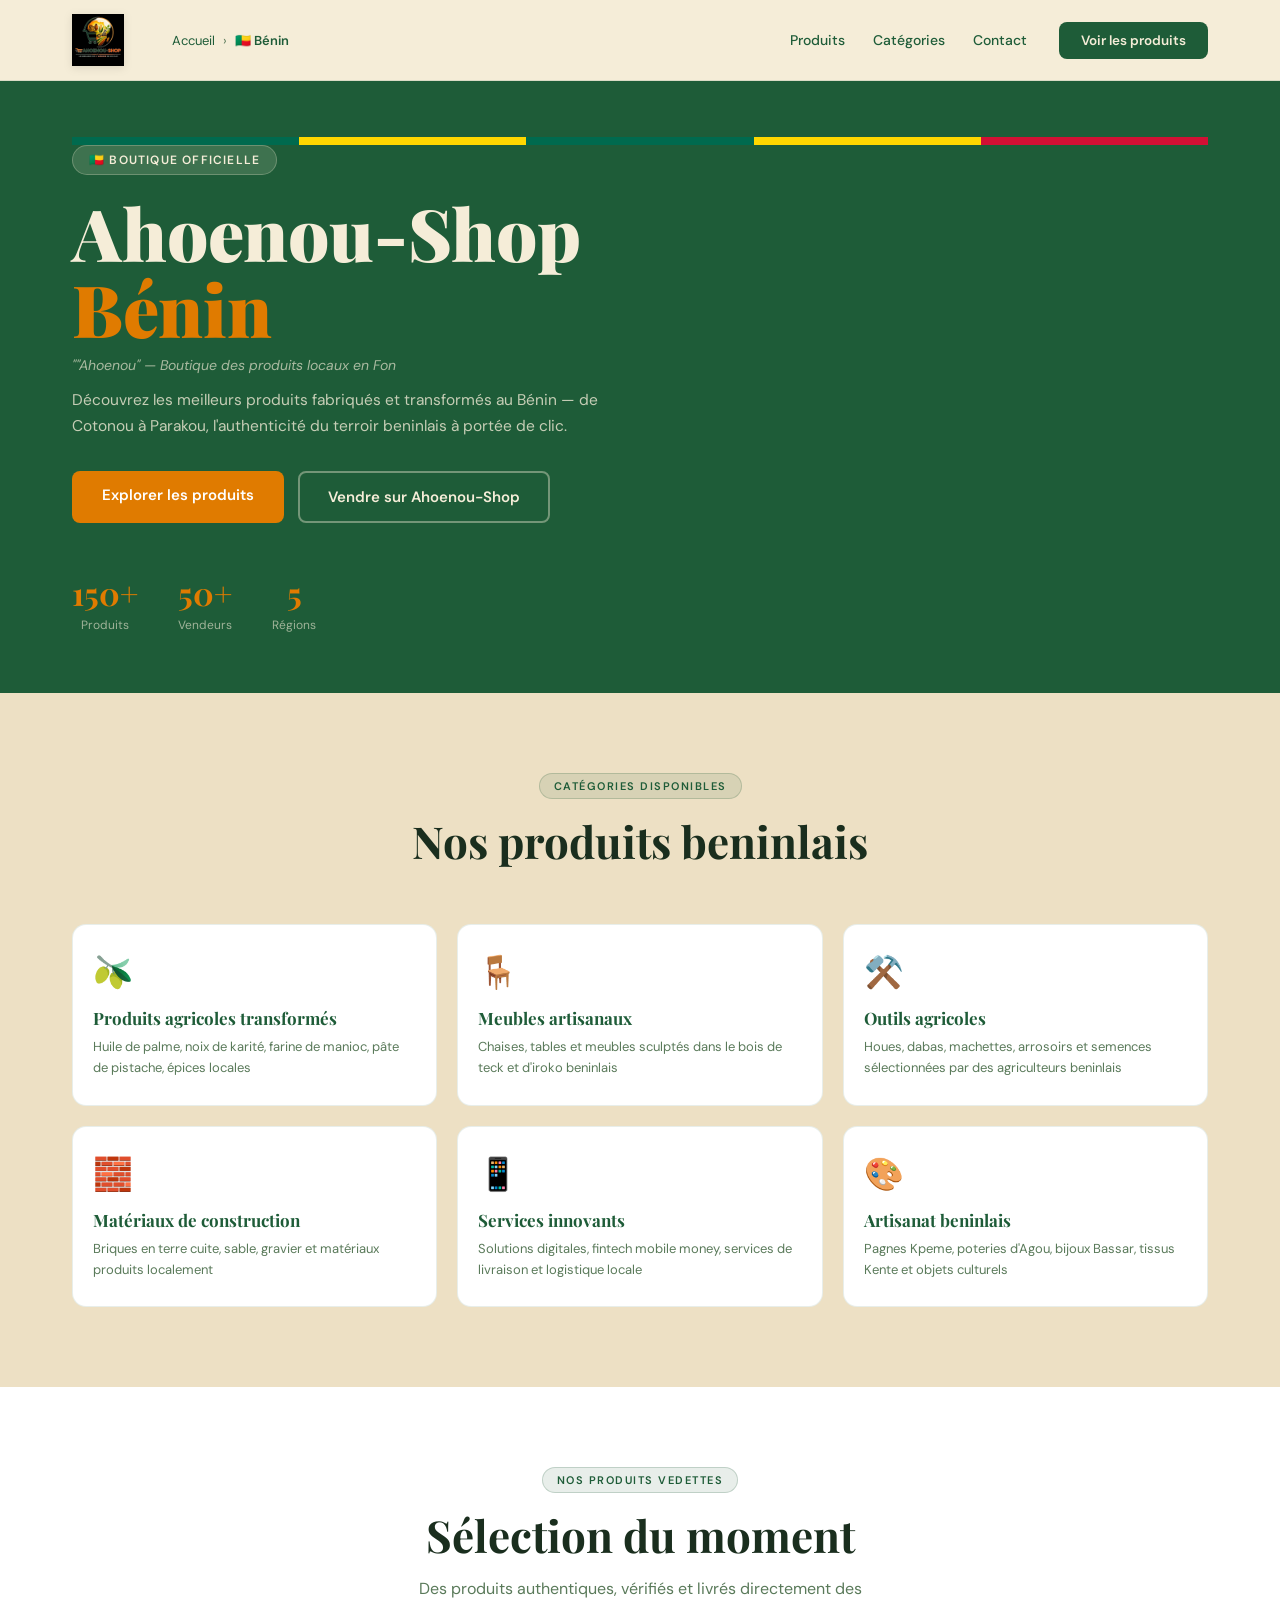
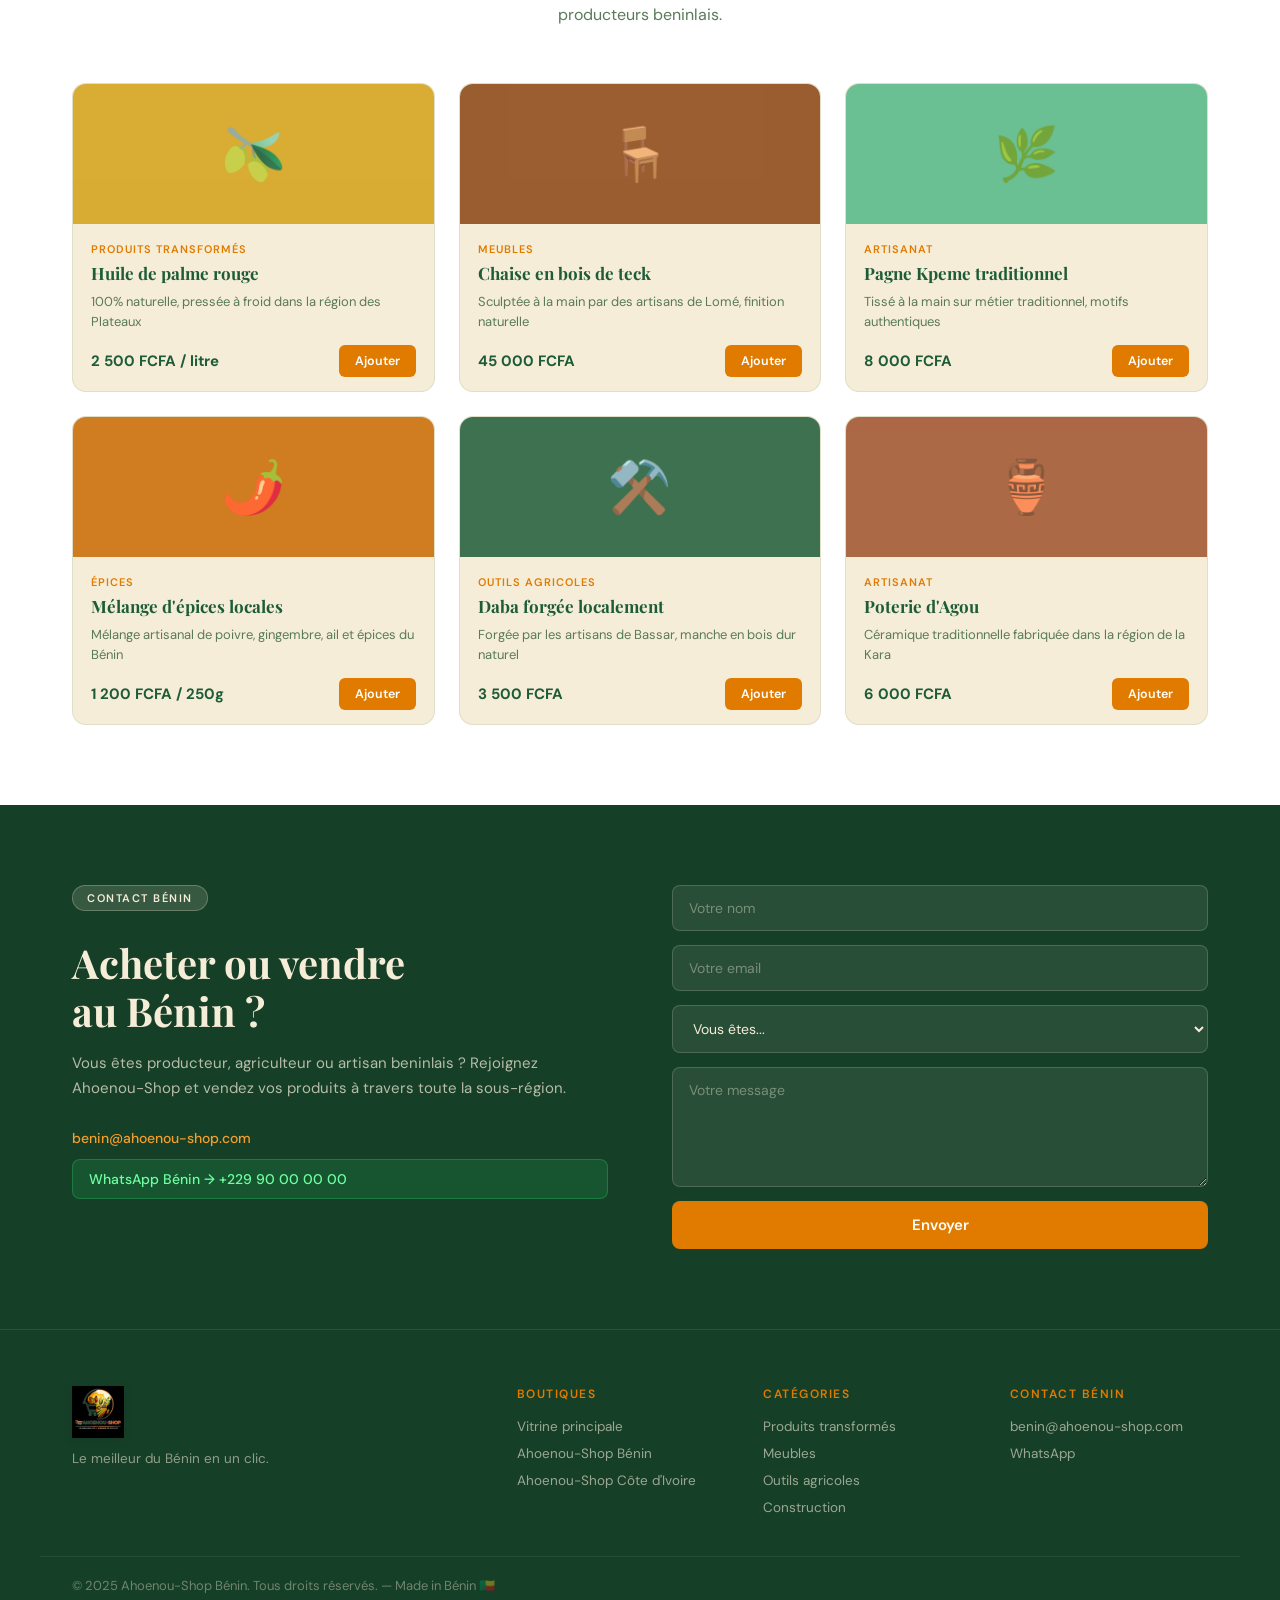
==== ahoenou-shop/ahoenou-shop/pages/benin.html @ 64f5d118 "Add files via upload" ====
<!DOCTYPE html>
<html lang="fr">
<head>
<meta charset="UTF-8"/>
<meta name="viewport" content="width=device-width, initial-scale=1.0"/>
<title>Ahoenou-Shop Bénin — Produits locaux beninlais</title>
<link rel="preconnect" href="https://fonts.googleapis.com"/>
<link rel="preconnect" href="https://fonts.gstatic.com" crossorigin/>
<link href="https://fonts.googleapis.com/css2?family=Playfair+Display:wght@700;900&family=DM+Sans:wght@300;400;500;600&display=swap" rel="stylesheet"/>
<link rel="stylesheet" href="../css/main.css"/>
<link rel="stylesheet" href="../css/country.css"/>
</head>
<body>
<nav class="navbar">
  <div class="nav-inner">
    <a href="../index.html" class="nav-logo"><img src="../images/logo-transparent.png" alt="Ahoenou-Shop" class="nav-logo-img"/></a>
    <div class="country-breadcrumb">
      <a href="../index.html">Accueil</a> <span>›</span>
      <span class="bc-active">🇧🇯 Bénin</span>
    </div>
    <div class="nav-links">
      <a href="#produits">Produits</a>
      <a href="#categories">Catégories</a>
      <a href="#contact">Contact</a>
    </div>
    <a href="#produits" class="nav-cta">Voir les produits</a>
  </div>
</nav>

<section class="country-hero benin-hero">
  <div class="ch-inner">
    <div class="ch-flag-bar">
      <span style="background:#006a4e"></span>
      <span style="background:#ffd700"></span>
      <span style="background:#006a4e"></span>
      <span style="background:#ffd700"></span>
      <span style="background:#d21034"></span>
    </div>
    <div class="ch-content">
      <div class="ch-badge">🇧🇯 Boutique Officielle</div>
      <h1>Ahoenou-Shop<br/><span>Bénin</span></h1>
      <p class="ch-slogan">""Ahoenou" — Boutique des produits locaux en Fon</p>
      <p class="ch-desc">Découvrez les meilleurs produits fabriqués et transformés au Bénin — de Cotonou à Parakou, l'authenticité du terroir beninlais à portée de clic.</p>
      <div class="ch-actions">
        <a href="#produits" class="btn-primary">Explorer les produits</a>
        <a href="#contact" class="btn-ghost">Vendre sur Ahoenou-Shop</a>
      </div>
    </div>
    <div class="ch-stats">
      <div class="ch-stat"><span class="ch-n">150+</span><span class="ch-l">Produits</span></div>
      <div class="ch-stat"><span class="ch-n">50+</span><span class="ch-l">Vendeurs</span></div>
      <div class="ch-stat"><span class="ch-n">5</span><span class="ch-l">Régions</span></div>
    </div>
  </div>
</section>

<section class="country-cats" id="categories">
  <div class="section-inner">
    <div class="section-head">
      <span class="section-tag">Catégories disponibles</span>
      <h2>Nos produits beninlais</h2>
    </div>
    <div class="ccat-grid">
      <div class="ccat-card"><div class="ccat-emoji">🫒</div><h4>Produits agricoles transformés</h4><p>Huile de palme, noix de karité, farine de manioc, pâte de pistache, épices locales</p></div>
      <div class="ccat-card"><div class="ccat-emoji">🪑</div><h4>Meubles artisanaux</h4><p>Chaises, tables et meubles sculptés dans le bois de teck et d'iroko beninlais</p></div>
      <div class="ccat-card"><div class="ccat-emoji">⚒️</div><h4>Outils agricoles</h4><p>Houes, dabas, machettes, arrosoirs et semences sélectionnées par des agriculteurs beninlais</p></div>
      <div class="ccat-card"><div class="ccat-emoji">🧱</div><h4>Matériaux de construction</h4><p>Briques en terre cuite, sable, gravier et matériaux produits localement</p></div>
      <div class="ccat-card"><div class="ccat-emoji">📱</div><h4>Services innovants</h4><p>Solutions digitales, fintech mobile money, services de livraison et logistique locale</p></div>
      <div class="ccat-card"><div class="ccat-emoji">🎨</div><h4>Artisanat beninlais</h4><p>Pagnes Kpeme, poteries d'Agou, bijoux Bassar, tissus Kente et objets culturels</p></div>
    </div>
  </div>
</section>

<section class="country-products" id="produits">
  <div class="section-inner">
    <div class="section-head">
      <span class="section-tag">Nos produits vedettes</span>
      <h2>Sélection du moment</h2>
      <p>Des produits authentiques, vérifiés et livrés directement des producteurs beninlais.</p>
    </div>
    <div class="products-grid">
      <div class="prod-card"><div class="prod-img" style="background:#d4a017">🫒</div><div class="prod-body"><span class="prod-cat">Produits transformés</span><h4>Huile de palme rouge</h4><p>100% naturelle, pressée à froid dans la région des Plateaux</p><div class="prod-footer"><span class="prod-price">2 500 FCFA / litre</span><button class="prod-btn">Ajouter</button></div></div></div>
      <div class="prod-card"><div class="prod-img" style="background:#8B4513">🪑</div><div class="prod-body"><span class="prod-cat">Meubles</span><h4>Chaise en bois de teck</h4><p>Sculptée à la main par des artisans de Lomé, finition naturelle</p><div class="prod-footer"><span class="prod-price">45 000 FCFA</span><button class="prod-btn">Ajouter</button></div></div></div>
      <div class="prod-card"><div class="prod-img" style="background:#52b788">🌿</div><div class="prod-body"><span class="prod-cat">Artisanat</span><h4>Pagne Kpeme traditionnel</h4><p>Tissé à la main sur métier traditionnel, motifs authentiques</p><div class="prod-footer"><span class="prod-price">8 000 FCFA</span><button class="prod-btn">Ajouter</button></div></div></div>
      <div class="prod-card"><div class="prod-img" style="background:#c96a00">🌶️</div><div class="prod-body"><span class="prod-cat">Épices</span><h4>Mélange d'épices locales</h4><p>Mélange artisanal de poivre, gingembre, ail et épices du Bénin</p><div class="prod-footer"><span class="prod-price">1 200 FCFA / 250g</span><button class="prod-btn">Ajouter</button></div></div></div>
      <div class="prod-card"><div class="prod-img" style="background:#1e5c38">⚒️</div><div class="prod-body"><span class="prod-cat">Outils agricoles</span><h4>Daba forgée localement</h4><p>Forgée par les artisans de Bassar, manche en bois dur naturel</p><div class="prod-footer"><span class="prod-price">3 500 FCFA</span><button class="prod-btn">Ajouter</button></div></div></div>
      <div class="prod-card"><div class="prod-img" style="background:#a0522d">🏺</div><div class="prod-body"><span class="prod-cat">Artisanat</span><h4>Poterie d'Agou</h4><p>Céramique traditionnelle fabriquée dans la région de la Kara</p><div class="prod-footer"><span class="prod-price">6 000 FCFA</span><button class="prod-btn">Ajouter</button></div></div></div>
    </div>
  </div>
</section>

<section class="country-contact" id="contact">
  <div class="section-inner contact-inner">
    <div class="contact-left">
      <span class="section-tag-light">Contact Bénin</span>
      <h2>Acheter ou vendre<br/>au Bénin ?</h2>
      <p>Vous êtes producteur, agriculteur ou artisan beninlais ? Rejoignez Ahoenou-Shop et vendez vos produits à travers toute la sous-région.</p>
      <div class="contact-info">
        <a href="mailto:benin@ahoenou-shop.com" class="contact-link">benin@ahoenou-shop.com</a>
        <a href="https://wa.me/22990000000" class="contact-link whatsapp">WhatsApp Bénin → +229 90 00 00 00</a>
      </div>
    </div>
    <form class="contact-form">
      <input type="text" placeholder="Votre nom" required/>
      <input type="email" placeholder="Votre email" required/>
      <select><option value="">Vous êtes...</option><option>Acheteur</option><option>Producteur / Artisan beninlais</option><option>Autre</option></select>
      <textarea placeholder="Votre message" rows="4" required></textarea>
      <button type="submit" class="btn-primary">Envoyer</button>
    </form>
  </div>
</section>

<footer class="footer">
  <div class="footer-inner">
    <div class="footer-brand">
      <a href="../index.html" class="nav-logo"><img src="../images/logo-transparent.png" alt="Ahoenou-Shop" class="nav-logo-img"/></a>
      <p>Le meilleur du Bénin en un clic.</p>
    </div>
    <div class="footer-links"><h5>Boutiques</h5><a href="../index.html">Vitrine principale</a><a href="benin.html">Ahoenou-Shop Bénin</a><a href="ci.html">Ahoenou-Shop Côte d'Ivoire</a></div>
    <div class="footer-links"><h5>Catégories</h5><a href="#">Produits transformés</a><a href="#">Meubles</a><a href="#">Outils agricoles</a><a href="#">Construction</a></div>
    <div class="footer-links"><h5>Contact Bénin</h5><a href="mailto:benin@ahoenou-shop.com">benin@ahoenou-shop.com</a><a href="https://wa.me/22990000000">WhatsApp</a></div>
  </div>
  <div class="footer-bottom"><p>© 2025 Ahoenou-Shop Bénin. Tous droits réservés. — Made in Bénin 🇧🇯</p></div>
</footer>
<script src="../js/main.js"></script>
</body>
</html>
---- ahoenou-shop/ahoenou-shop/css/main.css ----
/* ===== VARIABLES ===== */
:root {
  --green: #1e5c38;
  --green-dark: #163f28;
  --green-light: #2d7a4f;
  --orange: #e07b00;
  --orange-light: #f59e2a;
  --cream: #f5edd8;
  --cream-dark: #ede0c4;
  --white: #ffffff;
  --text: #1a2e1e;
  --text-muted: #5a7a5a;
  --font-display: 'Playfair Display', Georgia, serif;
  --font-body: 'DM Sans', sans-serif;
  --radius: 14px;
  --radius-sm: 8px;
  --shadow: 0 4px 24px rgba(30,92,56,0.10);
  --shadow-lg: 0 8px 48px rgba(30,92,56,0.16);
}

/* ===== RESET ===== */
*, *::before, *::after { box-sizing: border-box; margin: 0; padding: 0; }
html { scroll-behavior: smooth; }
body { font-family: var(--font-body); color: var(--text); background: var(--cream); overflow-x: hidden; }
a { text-decoration: none; color: inherit; }
img { max-width: 100%; display: block; }

/* ===== NAVBAR ===== */
.navbar {
  position: sticky; top: 0; z-index: 100;
  background: var(--cream);
  border-bottom: 1px solid rgba(30,92,56,0.12);
  backdrop-filter: blur(8px);
}
.nav-inner {
  max-width: 1200px; margin: 0 auto;
  display: flex; align-items: center; gap: 32px;
  padding: 14px 32px;
}
.nav-logo {
  display: flex; align-items: center; gap: 10px;
  flex-shrink: 0;
}
.logo-text {
  font-family: var(--font-display);
  font-size: 20px; font-weight: 700;
  color: var(--green);
}
.logo-text em { color: var(--orange); font-style: normal; }
.nav-links {
  display: flex; gap: 28px; margin-left: auto;
  font-size: 14px; font-weight: 500;
}
.nav-links a {
  color: var(--green);
  transition: color 0.2s;
}
.nav-links a:hover { color: var(--orange); }
.nav-cta {
  background: var(--green);
  color: var(--cream);
  font-size: 13.5px; font-weight: 600;
  padding: 10px 22px; border-radius: var(--radius-sm);
  transition: background 0.2s;
  white-space: nowrap;
}
.nav-cta:hover { background: var(--orange); }
.nav-burger {
  display: none;
  background: none; border: none; cursor: pointer;
  font-size: 22px; color: var(--green); margin-left: auto;
}

/* ===== BUTTONS ===== */
.btn-primary {
  display: inline-block;
  background: var(--orange);
  color: var(--white);
  font-family: var(--font-body);
  font-size: 15px; font-weight: 600;
  padding: 14px 30px; border-radius: var(--radius-sm);
  border: none; cursor: pointer;
  transition: background 0.2s, transform 0.15s;
}
.btn-primary:hover { background: #c96a00; transform: translateY(-1px); }
.btn-ghost {
  display: inline-block;
  background: transparent;
  color: var(--green);
  font-family: var(--font-body);
  font-size: 15px; font-weight: 600;
  padding: 14px 28px; border-radius: var(--radius-sm);
  border: 2px solid var(--green);
  transition: all 0.2s;
}
.btn-ghost:hover { background: var(--green); color: var(--cream); }

/* ===== HERO ===== */
.hero {
  min-height: 88vh;
  display: flex; align-items: center;
  position: relative;
  overflow: hidden;
  padding: 80px 32px 60px;
  max-width: 1200px; margin: 0 auto;
  gap: 60px;
}
.hero-bg-pattern {
  position: absolute; inset: 0;
  background-image: radial-gradient(circle, rgba(30,92,56,0.06) 1.5px, transparent 1.5px);
  background-size: 28px 28px;
  pointer-events: none;
}
.hero-content { flex: 1; position: relative; z-index: 2; }
.hero-tag {
  display: inline-block;
  background: rgba(30,92,56,0.10);
  color: var(--green);
  font-size: 12px; font-weight: 600;
  letter-spacing: 1.5px; text-transform: uppercase;
  padding: 6px 16px; border-radius: 20px;
  border: 1px solid rgba(30,92,56,0.2);
  margin-bottom: 24px;
}
.hero-title {
  font-family: var(--font-display);
  font-size: clamp(42px, 6vw, 72px);
  font-weight: 900; line-height: 1.05;
  color: var(--text);
  margin-bottom: 20px;
}
.hero-title span { color: var(--green); }
.hero-sub {
  font-size: 16px; line-height: 1.7;
  color: var(--text-muted);
  max-width: 480px;
  margin-bottom: 36px;
}
.hero-actions { display: flex; gap: 14px; flex-wrap: wrap; margin-bottom: 36px; }
.hero-pills { display: flex; gap: 10px; flex-wrap: wrap; }
.pill {
  background: var(--white);
  border: 1px solid rgba(30,92,56,0.18);
  color: var(--green);
  font-size: 13px; font-weight: 500;
  padding: 7px 16px; border-radius: 20px;
}
.hero-visual {
  flex: 0 0 380px;
  display: flex; flex-direction: column;
  align-items: center; gap: 24px;
  position: relative; z-index: 2;
}
.africa-blob {
  width: 280px; height: 340px;
  filter: drop-shadow(0 12px 40px rgba(30,92,56,0.25));
  animation: float 5s ease-in-out infinite;
}
.africa-blob svg { width: 100%; height: 100%; }
@keyframes float {
  0%, 100% { transform: translateY(0); }
  50% { transform: translateY(-12px); }
}
.hero-stats {
  display: flex; gap: 32px;
}
.hstat { text-align: center; }
.hstat-n { display: block; font-family: var(--font-display); font-size: 28px; font-weight: 700; color: var(--green); }
.hstat-l { display: block; font-size: 12px; color: var(--text-muted); font-weight: 500; margin-top: 2px; }

/* ===== SECTIONS COMMUNES ===== */
.section-inner { max-width: 1200px; margin: 0 auto; padding: 80px 32px; }
.section-head { text-align: center; margin-bottom: 56px; }
.section-head h2 {
  font-family: var(--font-display);
  font-size: clamp(28px, 4vw, 44px); font-weight: 700;
  color: var(--text); margin-bottom: 14px; line-height: 1.2;
}
.section-head p { font-size: 16px; color: var(--text-muted); max-width: 520px; margin: 0 auto; line-height: 1.6; }
.section-tag {
  display: inline-block;
  background: rgba(30,92,56,0.1); color: var(--green);
  font-size: 11px; font-weight: 600; letter-spacing: 1.5px;
  text-transform: uppercase; padding: 5px 14px; border-radius: 20px;
  border: 1px solid rgba(30,92,56,0.2); margin-bottom: 16px;
}
.section-head.light h2 { color: var(--cream); }
.section-tag-light {
  display: inline-block;
  background: rgba(245,237,216,0.15); color: var(--cream);
  font-size: 11px; font-weight: 600; letter-spacing: 1.5px;
  text-transform: uppercase; padding: 5px 14px; border-radius: 20px;
  border: 1px solid rgba(245,237,216,0.25); margin-bottom: 16px;
}

/* ===== COUNTRIES ===== */
.countries { background: var(--white); }
.countries-grid {
  display: grid; grid-template-columns: repeat(3, 1fr);
  gap: 24px;
}
.country-card {
  background: var(--cream);
  border-radius: var(--radius);
  overflow: hidden;
  border: 1.5px solid rgba(30,92,56,0.12);
  display: flex; flex-direction: column;
  transition: transform 0.25s, box-shadow 0.25s;
  cursor: pointer;
}
.country-card:hover { transform: translateY(-6px); box-shadow: var(--shadow-lg); }
.country-flag { font-size: 48px; text-align: center; padding: 28px 0 12px; }
.country-stripe {
  display: flex; height: 6px;
}
.togo .country-stripe span:nth-child(1) { background: #006a4e; flex: 1; }
.togo .country-stripe span:nth-child(2) { background: #ffd700; flex: 1; }
.togo .country-stripe span:nth-child(3) { background: #006a4e; flex: 1; }
.togo .country-stripe span:nth-child(4) { background: #ffd700; flex: 1; }
.togo .country-stripe span:nth-child(5) { background: #d21034; flex: 1; }
.benin .country-stripe span:nth-child(1) { background: #008751; flex: 1; }
.benin .country-stripe span:nth-child(2) { background: #ffd700; flex: 2; }
.benin .country-stripe span:nth-child(3) { background: #e8112d; flex: 2; }
.ci .country-stripe span:nth-child(1) { background: #f77f00; flex: 1; }
.ci .country-stripe span:nth-child(2) { background: #ffffff; flex: 1; }
.ci .country-stripe span:nth-child(3) { background: #009a44; flex: 1; }
.country-body { padding: 20px 22px; flex: 1; }
.country-body h3 {
  font-family: var(--font-display); font-size: 20px; font-weight: 700;
  color: var(--green); margin-bottom: 2px;
}
.country-name {
  font-size: 13px; font-weight: 600; color: var(--orange);
  text-transform: uppercase; letter-spacing: 1px; margin-bottom: 12px;
}
.country-desc { font-size: 13.5px; color: var(--text-muted); line-height: 1.6; margin-bottom: 16px; }
.country-tags { display: flex; flex-wrap: wrap; gap: 6px; }
.country-tags span {
  background: rgba(30,92,56,0.08); color: var(--green);
  font-size: 11.5px; font-weight: 500;
  padding: 4px 12px; border-radius: 20px;
  border: 1px solid rgba(30,92,56,0.15);
}
.country-cta {
  padding: 16px 22px;
  background: var(--green); color: var(--cream);
  font-size: 13.5px; font-weight: 600;
  text-align: center;
  transition: background 0.2s;
}
.country-card:hover .country-cta { background: var(--orange); }
.coming-soon {
  text-align: center; margin-top: 32px;
  font-size: 14px; color: var(--text-muted);
}
.coming-soon span {
  background: rgba(30,92,56,0.06);
  padding: 8px 20px; border-radius: 20px;
  border: 1px dashed rgba(30,92,56,0.2);
}

/* ===== CATEGORIES ===== */
.categories { background: var(--green); }
.categories .section-head h2 { color: var(--cream); }
.cats-grid {
  display: grid; grid-template-columns: repeat(3, 1fr);
  gap: 20px;
}
.cat-item {
  background: rgba(255,255,255,0.07);
  border: 1px solid rgba(245,237,216,0.12);
  border-radius: var(--radius);
  padding: 28px 22px;
  transition: background 0.2s, transform 0.2s;
}
.cat-item:hover { background: rgba(255,255,255,0.12); transform: translateY(-3px); }
.cat-ico { margin-bottom: 16px; }
.cat-item h4 {
  font-family: var(--font-display); font-size: 17px; font-weight: 700;
  color: var(--cream); margin-bottom: 10px;
}
.cat-item p { font-size: 13.5px; color: rgba(245,237,216,0.7); line-height: 1.6; }

/* ===== WHY ===== */
.why { background: var(--cream-dark); }
.why-grid {
  display: grid; grid-template-columns: repeat(4, 1fr);
  gap: 24px;
}
.why-item {
  background: var(--white);
  border-radius: var(--radius);
  padding: 28px 22px;
  border: 1px solid rgba(30,92,56,0.08);
}
.why-num {
  font-family: var(--font-display); font-size: 36px; font-weight: 900;
  color: var(--orange); opacity: 0.8; margin-bottom: 14px; line-height: 1;
}
.why-item h4 {
  font-size: 16px; font-weight: 600;
  color: var(--green); margin-bottom: 10px;
}
.why-item p { font-size: 13.5px; color: var(--text-muted); line-height: 1.65; }

/* ===== CONTACT ===== */
.contact { background: var(--green-dark); }
.contact-inner {
  display: grid; grid-template-columns: 1fr 1fr;
  gap: 64px; align-items: start;
}
.contact-left h2 {
  font-family: var(--font-display); font-size: clamp(26px, 3.5vw, 40px);
  font-weight: 700; color: var(--cream); margin-bottom: 16px; margin-top: 12px;
  line-height: 1.2;
}
.contact-left p { font-size: 15px; color: rgba(245,237,216,0.72); line-height: 1.65; margin-bottom: 28px; }
.contact-info { display: flex; flex-direction: column; gap: 12px; }
.contact-link {
  color: var(--orange-light); font-size: 14px; font-weight: 500;
  transition: color 0.2s;
}
.contact-link:hover { color: var(--cream); }
.contact-link.whatsapp {
  background: rgba(37,211,102,0.15);
  padding: 10px 16px; border-radius: var(--radius-sm);
  border: 1px solid rgba(37,211,102,0.3);
  color: #6effa0;
}
.contact-form { display: flex; flex-direction: column; gap: 14px; }
.contact-form input,
.contact-form select,
.contact-form textarea {
  width: 100%;
  background: rgba(255,255,255,0.08);
  border: 1px solid rgba(245,237,216,0.18);
  border-radius: var(--radius-sm);
  padding: 13px 16px;
  font-family: var(--font-body); font-size: 14px;
  color: var(--cream);
  outline: none;
  transition: border-color 0.2s;
}
.contact-form input::placeholder,
.contact-form textarea::placeholder { color: rgba(245,237,216,0.4); }
.contact-form select option { background: var(--green-dark); color: var(--cream); }
.contact-form input:focus,
.contact-form select:focus,
.contact-form textarea:focus { border-color: var(--orange); }
.contact-form textarea { resize: vertical; min-height: 120px; }

/* ===== FOOTER ===== */
.footer { background: var(--green-dark); border-top: 1px solid rgba(245,237,216,0.1); }
.footer-inner {
  max-width: 1200px; margin: 0 auto;
  display: grid; grid-template-columns: 2fr 1fr 1fr 1fr;
  gap: 48px; padding: 56px 32px 40px;
}
.footer-brand .logo-text { font-size: 18px; }
.footer-brand p { font-size: 13.5px; color: rgba(245,237,216,0.55); margin-top: 10px; max-width: 220px; line-height: 1.6; }
.footer-links { display: flex; flex-direction: column; gap: 10px; }
.footer-links h5 {
  font-size: 12px; font-weight: 600; letter-spacing: 1.5px;
  text-transform: uppercase; color: var(--orange);
  margin-bottom: 6px;
}
.footer-links a { font-size: 13.5px; color: rgba(245,237,216,0.6); transition: color 0.2s; }
.footer-links a:hover { color: var(--cream); }
.footer-bottom {
  max-width: 1200px; margin: 0 auto;
  padding: 20px 32px;
  border-top: 1px solid rgba(245,237,216,0.08);
  font-size: 13px; color: rgba(245,237,216,0.4);
}

/* ===== RESPONSIVE ===== */
@media (max-width: 900px) {
  .hero { flex-direction: column; padding: 60px 24px 40px; gap: 40px; min-height: auto; }
  .hero-visual { flex: none; width: 100%; }
  .africa-blob { width: 200px; height: 240px; }
  .countries-grid { grid-template-columns: 1fr; }
  .cats-grid { grid-template-columns: 1fr 1fr; }
  .why-grid { grid-template-columns: 1fr 1fr; }
  .contact-inner { grid-template-columns: 1fr; gap: 40px; }
  .footer-inner { grid-template-columns: 1fr 1fr; gap: 32px; }
  .nav-links { display: none; }
  .nav-burger { display: block; }
  .nav-cta { display: none; }
}
@media (max-width: 600px) {
  .cats-grid { grid-template-columns: 1fr; }
  .why-grid { grid-template-columns: 1fr; }
  .footer-inner { grid-template-columns: 1fr; }
  .hero-stats { gap: 20px; }
}

/* ===== LOGO IMAGE ===== */
.nav-logo-img {
  height: 52px;
  width: auto;
  display: block;
  filter: drop-shadow(0 2px 4px rgba(0,0,0,0.1));
}
.hero-logo-big {
  display: flex;
  justify-content: center;
  align-items: center;
  animation: float 5s ease-in-out infinite;
}
.hero-logo-img {
  width: 340px;
  height: auto;
  filter: drop-shadow(0 16px 48px rgba(30,92,56,0.2));
}
.sidebar-logo img {
  height: 40px;
  width: auto;
}
@media (max-width: 900px) {
  .hero-logo-img { width: 240px; }
  .nav-logo-img { height: 42px; }
}
---- ahoenou-shop/ahoenou-shop/css/country.css ----
/* ===== COUNTRY PAGES ===== */
.country-breadcrumb {
  display: flex; align-items: center; gap: 8px;
  font-size: 13px; color: var(--text-muted);
  margin-left: 16px;
}
.country-breadcrumb a { color: var(--green); }
.country-breadcrumb a:hover { color: var(--orange); }
.bc-active { font-weight: 600; color: var(--green); }

.country-hero {
  background: var(--green);
  padding: 0;
  overflow: hidden;
}
.togo-hero { background: linear-gradient(135deg, #1e5c38 0%, #163f28 100%); }
.ch-flag-bar {
  display: flex; height: 8px;
}
.ch-flag-bar span { flex: 1; }
.ch-inner {
  max-width: 1200px; margin: 0 auto;
  padding: 56px 32px 60px;
}
.ch-badge {
  display: inline-block;
  background: rgba(245,237,216,0.15); color: var(--cream);
  font-size: 12px; font-weight: 600; letter-spacing: 1.2px;
  text-transform: uppercase; padding: 6px 16px;
  border-radius: 20px; border: 1px solid rgba(245,237,216,0.25);
  margin-bottom: 20px;
}
.ch-content h1 {
  font-family: var(--font-display);
  font-size: clamp(40px, 6vw, 72px); font-weight: 900;
  color: var(--cream); line-height: 1.05;
  margin-bottom: 10px;
}
.ch-content h1 span { color: var(--orange); }
.ch-slogan {
  font-size: 14px; font-style: italic;
  color: rgba(245,237,216,0.65); margin-bottom: 14px;
}
.ch-desc {
  font-size: 15.5px; line-height: 1.65;
  color: rgba(245,237,216,0.78); max-width: 560px;
  margin-bottom: 32px;
}
.ch-actions { display: flex; gap: 14px; flex-wrap: wrap; margin-bottom: 48px; }
.ch-actions .btn-ghost {
  color: var(--cream); border-color: rgba(245,237,216,0.4);
}
.ch-actions .btn-ghost:hover { background: rgba(245,237,216,0.15); }
.ch-stats { display: flex; gap: 40px; }
.ch-stat { text-align: center; }
.ch-n {
  display: block; font-family: var(--font-display);
  font-size: 32px; font-weight: 700; color: var(--orange);
}
.ch-l {
  display: block; font-size: 12px; color: rgba(245,237,216,0.6);
  margin-top: 3px;
}

/* ===== COUNTRY CATEGORIES ===== */
.country-cats { background: var(--cream-dark); }
.ccat-grid {
  display: grid; grid-template-columns: repeat(3, 1fr);
  gap: 20px;
}
.ccat-card {
  background: var(--white);
  border: 1px solid rgba(30,92,56,0.1);
  border-radius: var(--radius);
  padding: 26px 20px;
  transition: transform 0.2s, box-shadow 0.2s;
}
.ccat-card:hover { transform: translateY(-4px); box-shadow: var(--shadow); }
.ccat-emoji { font-size: 32px; margin-bottom: 14px; }
.ccat-card h4 {
  font-family: var(--font-display); font-size: 17px; font-weight: 700;
  color: var(--green); margin-bottom: 8px;
}
.ccat-card p { font-size: 13px; color: var(--text-muted); line-height: 1.6; }

/* ===== PRODUCTS ===== */
.country-products { background: var(--white); }
.products-grid {
  display: grid; grid-template-columns: repeat(3, 1fr);
  gap: 24px;
}
.prod-card {
  background: var(--cream);
  border-radius: var(--radius);
  overflow: hidden;
  border: 1.5px solid rgba(30,92,56,0.1);
  transition: transform 0.22s, box-shadow 0.22s;
}
.prod-card:hover { transform: translateY(-5px); box-shadow: var(--shadow-lg); }
.prod-img {
  height: 140px; display: flex;
  align-items: center; justify-content: center;
  font-size: 52px; opacity: 0.85;
}
.prod-body { padding: 18px 18px 14px; }
.prod-cat {
  font-size: 11px; font-weight: 600; text-transform: uppercase;
  letter-spacing: 1px; color: var(--orange); display: block;
  margin-bottom: 6px;
}
.prod-body h4 {
  font-family: var(--font-display); font-size: 17px; font-weight: 700;
  color: var(--green); margin-bottom: 8px;
}
.prod-body p { font-size: 13px; color: var(--text-muted); line-height: 1.5; margin-bottom: 14px; }
.prod-footer { display: flex; align-items: center; justify-content: space-between; }
.prod-price { font-size: 15px; font-weight: 700; color: var(--green); }
.prod-btn {
  background: var(--orange); color: var(--white);
  font-family: var(--font-body); font-size: 12.5px; font-weight: 600;
  padding: 8px 16px; border-radius: 6px; border: none; cursor: pointer;
  transition: background 0.2s;
}
.prod-btn:hover { background: #c96a00; }

/* ===== COUNTRY CONTACT ===== */
.country-contact { background: var(--green-dark); }

/* ===== RESPONSIVE ===== */
@media (max-width: 900px) {
  .ccat-grid { grid-template-columns: 1fr 1fr; }
  .products-grid { grid-template-columns: 1fr 1fr; }
  .ch-stats { gap: 24px; }
}
@media (max-width: 600px) {
  .ccat-grid { grid-template-columns: 1fr; }
  .products-grid { grid-template-columns: 1fr; }
  .ch-stats { gap: 16px; }
}
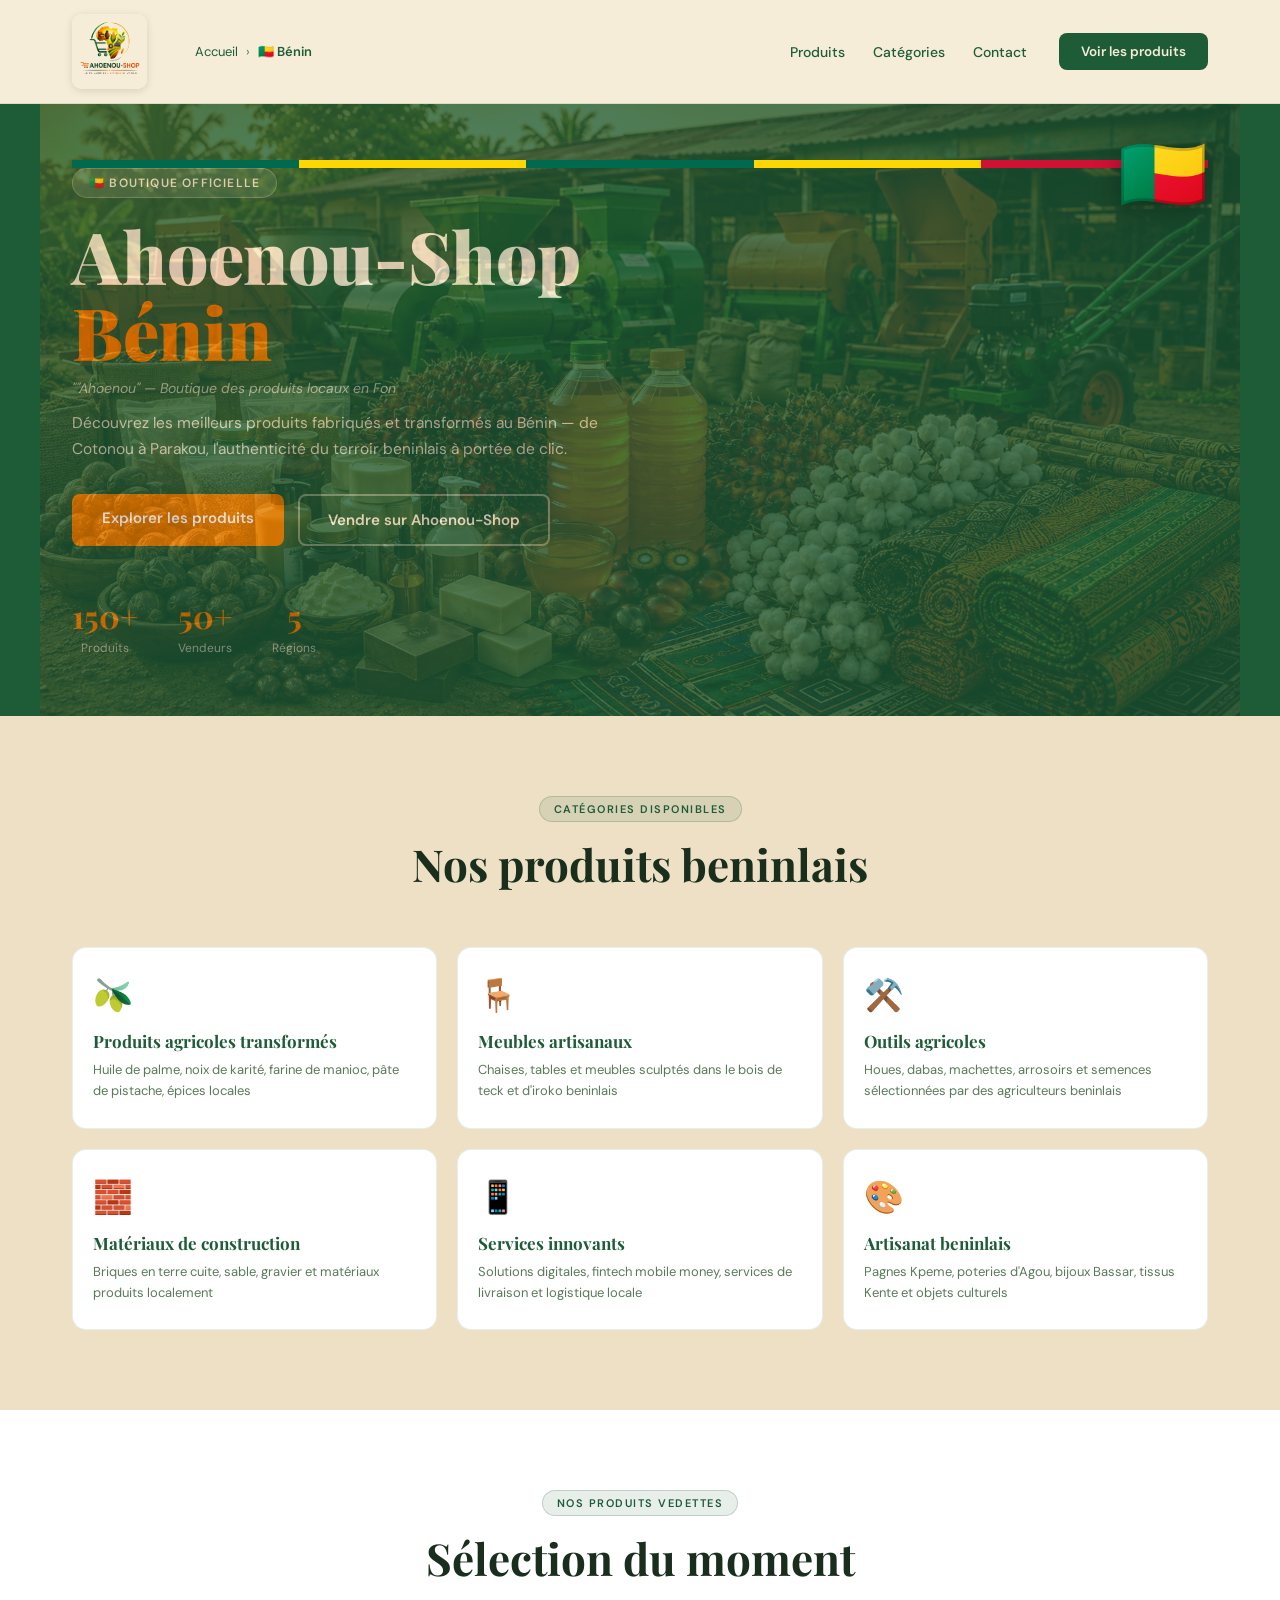
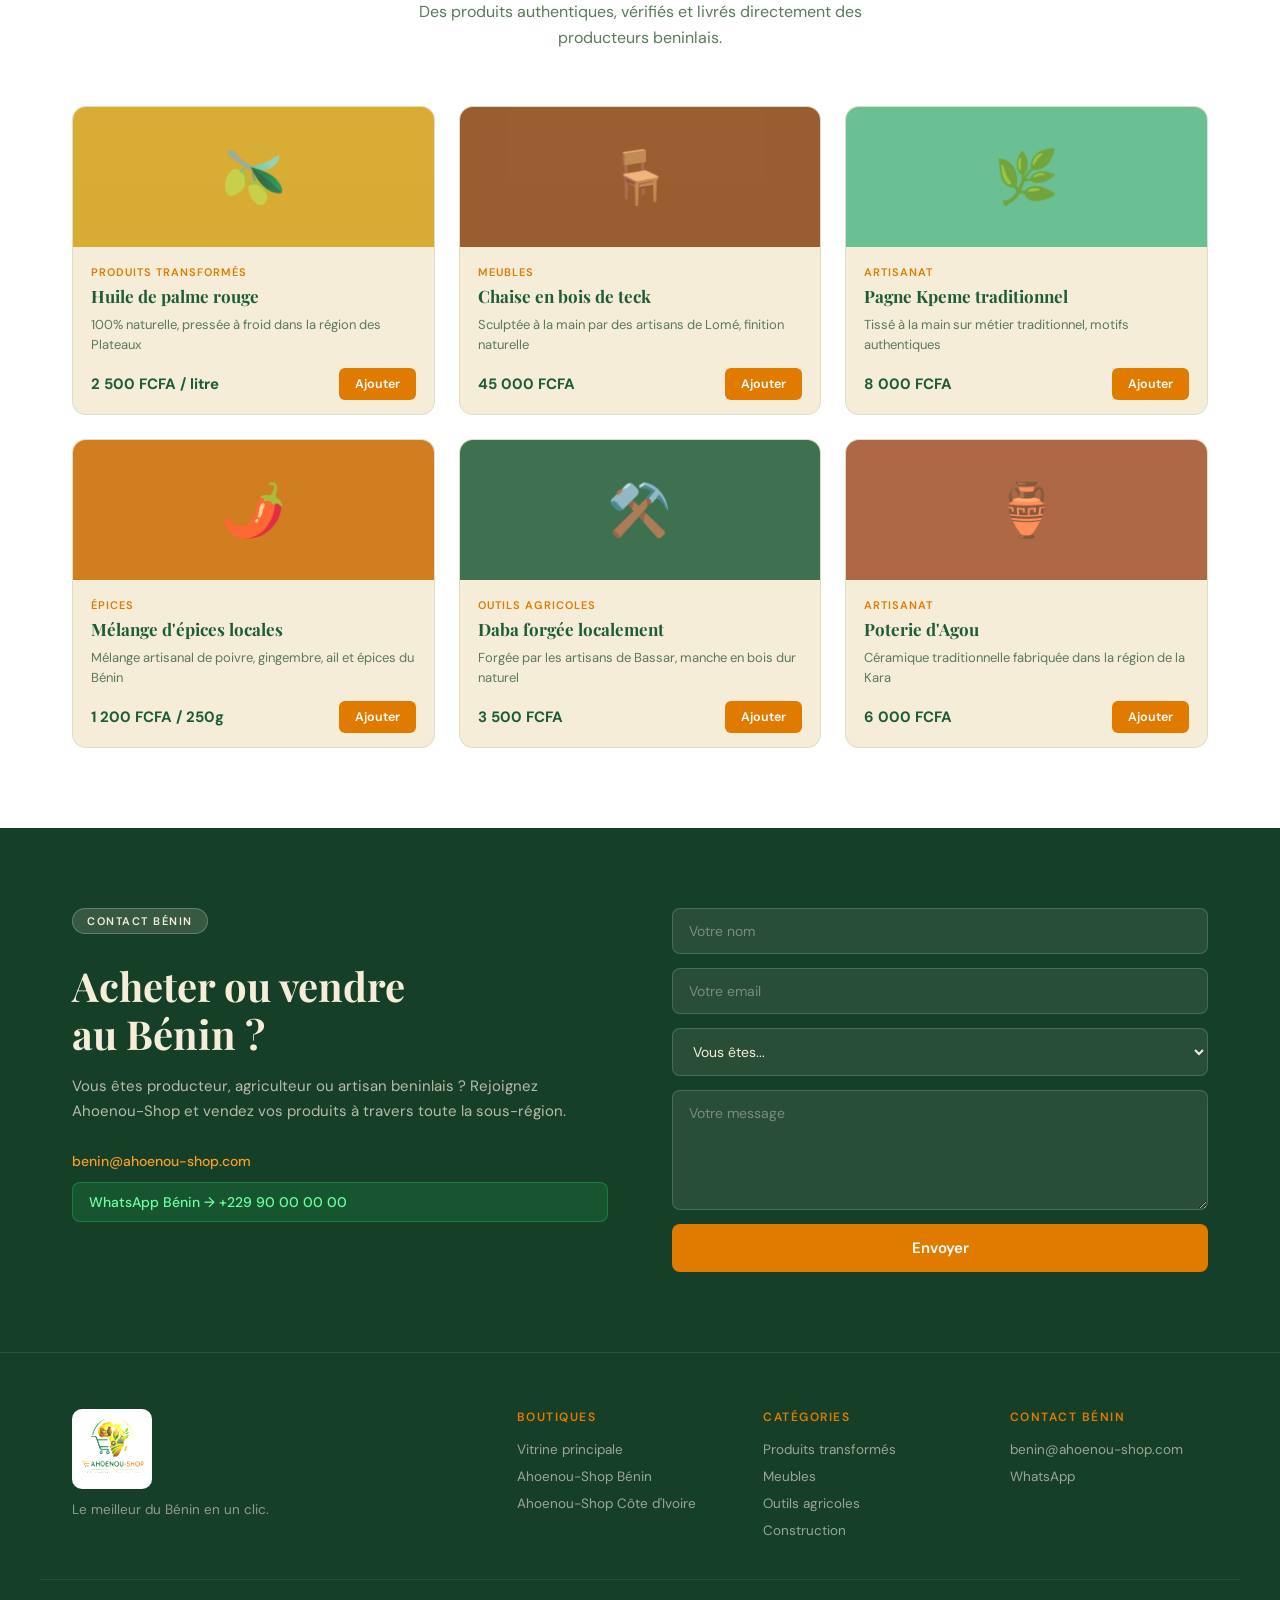
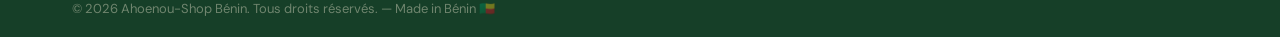
==== commit 2e4faa33: "Images hero + drapeaux + 2026" ====
--- a/ahoenou-shop/ahoenou-shop/pages/benin.html
+++ b/ahoenou-shop/ahoenou-shop/pages/benin.html
@@ -29,6 +29,8 @@
 
 <section class="country-hero benin-hero">
   <div class="ch-inner">
+    <div class="country-hero-bg" style="background-image: url('../images/hero-benin.png');"></div>
+    <div class="ch-country-flag">🇧🇯</div>
     <div class="ch-flag-bar">
       <span style="background:#006a4e"></span>
       <span style="background:#ffd700"></span>
@@ -120,7 +122,7 @@
     <div class="footer-links"><h5>Catégories</h5><a href="#">Produits transformés</a><a href="#">Meubles</a><a href="#">Outils agricoles</a><a href="#">Construction</a></div>
     <div class="footer-links"><h5>Contact Bénin</h5><a href="mailto:benin@ahoenou-shop.com">benin@ahoenou-shop.com</a><a href="https://wa.me/22990000000">WhatsApp</a></div>
   </div>
-  <div class="footer-bottom"><p>© 2025 Ahoenou-Shop Bénin. Tous droits réservés. — Made in Bénin 🇧🇯</p></div>
+  <div class="footer-bottom"><p>© 2026 Ahoenou-Shop Bénin. Tous droits réservés. — Made in Bénin 🇧🇯</p></div>
 </footer>
 <script src="../js/main.js"></script>
 </body>
--- a/ahoenou-shop/ahoenou-shop/css/main.css
+++ b/ahoenou-shop/ahoenou-shop/css/main.css
@@ -395,8 +395,8 @@
 }
 
 /* ===== LOGO IMAGE ===== */
-.nav-logo-img {
-  height: 52px;
+.nav-logo-img-OLD {
+  height: 80px;
   width: auto;
   display: block;
   filter: drop-shadow(0 2px 4px rgba(0,0,0,0.1));
@@ -418,5 +418,55 @@
 }
 @media (max-width: 900px) {
   .hero-logo-img { width: 240px; }
-  .nav-logo-img { height: 42px; }
-}
+  .nav-logo-img-OLD { height: 42px; }
+}
+
+/* ===== LOGO NAVBAR AMÉLIORÉ ===== */
+.nav-logo-img {
+  height: 80px;
+  width: auto;
+  display: block;
+  background: #ffffff;
+  border-radius: 12px;
+  padding: 4px;
+  box-shadow: 0 2px 8px rgba(0,0,0,0.12);
+  filter: brightness(1.05) contrast(1.05);
+}
+
+/* ===== LOGO NAVBAR FINAL ===== */
+.nav-logo-img {
+  height: 75px;
+  width: auto;
+  display: block;
+  border-radius: 10px;
+  mix-blend-mode: multiply;
+}
+
+/* ===== LOGO FOOTER ===== */
+.footer .nav-logo-img {
+  height: 80px;
+  width: auto;
+  mix-blend-mode: screen;
+  filter: brightness(1.2);
+}
+
+/* ===== HERO IMAGES ===== */
+.hero-bg {
+  position: absolute;
+  inset: 0;
+  background-size: cover;
+  background-position: center;
+  background-repeat: no-repeat;
+  opacity: 0.18;
+  z-index: 0;
+  border-radius: 0;
+}
+.hero > * { position: relative; z-index: 1; }
+
+/* ===== LOGO FOOTER FINAL ===== */
+.footer .nav-logo-img {
+  height: 80px;
+  width: auto;
+  mix-blend-mode: screen;
+  filter: brightness(1.3);
+}
--- a/ahoenou-shop/ahoenou-shop/css/country.css
+++ b/ahoenou-shop/ahoenou-shop/css/country.css
@@ -137,3 +137,30 @@
   .products-grid { grid-template-columns: 1fr; }
   .ch-stats { gap: 16px; }
 }
+
+/* ===== HERO IMAGE PAYS ===== */
+.country-hero {
+  position: relative;
+  overflow: hidden;
+}
+.country-hero-bg {
+  position: absolute;
+  inset: 0;
+  background-size: cover;
+  background-position: center;
+  background-repeat: no-repeat;
+  opacity: 0.22;
+  z-index: 0;
+}
+.ch-flag-bar, .ch-inner { position: relative; z-index: 1; }
+
+/* ===== DRAPEAU DANS LE HERO ===== */
+.ch-country-flag {
+  font-size: 72px;
+  position: absolute;
+  top: 24px;
+  right: 32px;
+  z-index: 2;
+  filter: drop-shadow(0 4px 12px rgba(0,0,0,0.3));
+  animation: float 4s ease-in-out infinite;
+}
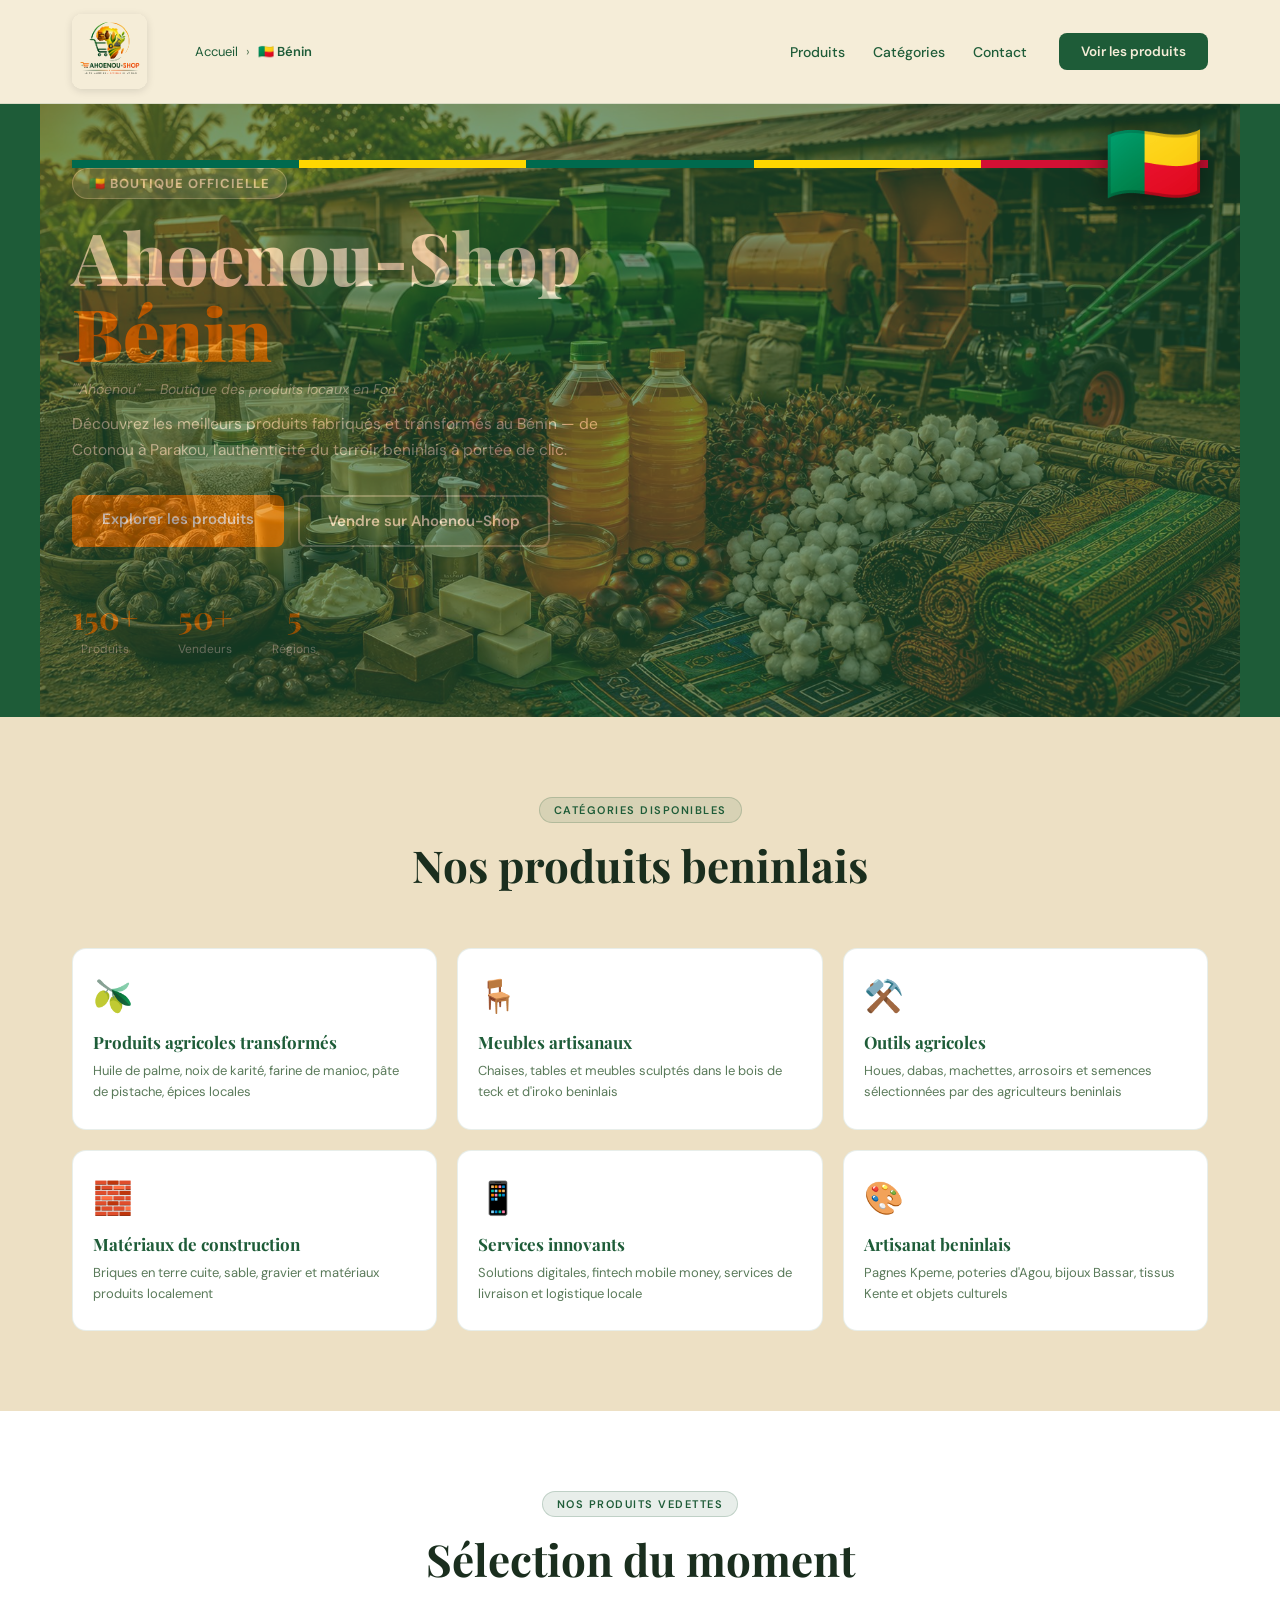
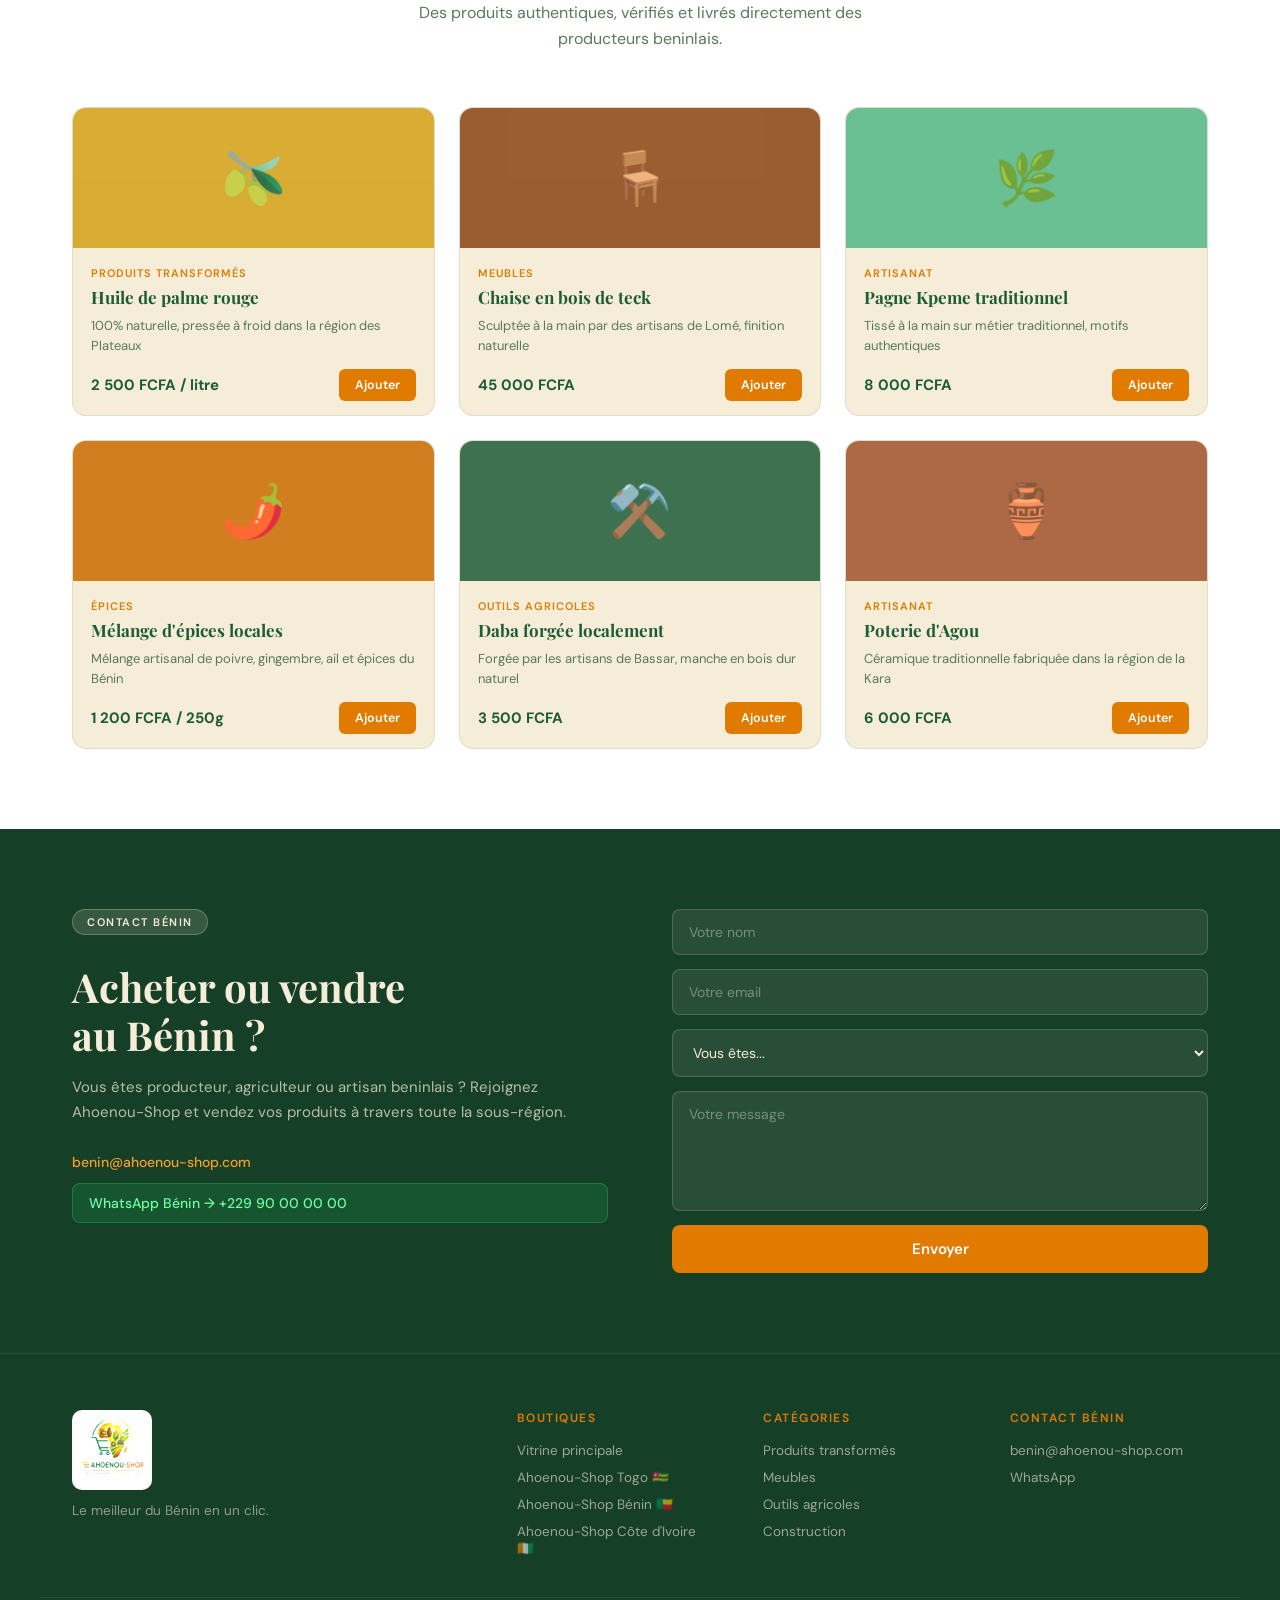
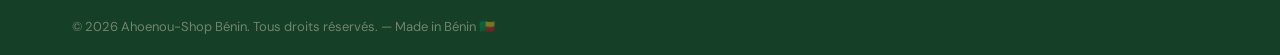
==== commit 24d34810: "Fix footer Togo + drapeaux + opacité hero" ====
--- a/ahoenou-shop/ahoenou-shop/pages/benin.html
+++ b/ahoenou-shop/ahoenou-shop/pages/benin.html
@@ -118,7 +118,7 @@
       <a href="../index.html" class="nav-logo"><img src="../images/logo-transparent.png" alt="Ahoenou-Shop" class="nav-logo-img"/></a>
       <p>Le meilleur du Bénin en un clic.</p>
     </div>
-    <div class="footer-links"><h5>Boutiques</h5><a href="../index.html">Vitrine principale</a><a href="benin.html">Ahoenou-Shop Bénin</a><a href="ci.html">Ahoenou-Shop Côte d'Ivoire</a></div>
+    <div class="footer-links"><h5>Boutiques</h5><a href="../index.html">Vitrine principale</a><a href="togo.html">Ahoenou-Shop Togo 🇹🇬</a><a href="benin.html">Ahoenou-Shop Bénin 🇧🇯</a><a href="ci.html">Ahoenou-Shop Côte d'Ivoire 🇨🇮</a></div>
     <div class="footer-links"><h5>Catégories</h5><a href="#">Produits transformés</a><a href="#">Meubles</a><a href="#">Outils agricoles</a><a href="#">Construction</a></div>
     <div class="footer-links"><h5>Contact Bénin</h5><a href="mailto:benin@ahoenou-shop.com">benin@ahoenou-shop.com</a><a href="https://wa.me/22990000000">WhatsApp</a></div>
   </div>
--- a/ahoenou-shop/ahoenou-shop/css/country.css
+++ b/ahoenou-shop/ahoenou-shop/css/country.css
@@ -164,3 +164,28 @@
   filter: drop-shadow(0 4px 12px rgba(0,0,0,0.3));
   animation: float 4s ease-in-out infinite;
 }
+
+/* ===== DRAPEAU HERO AMÉLIORÉ ===== */
+.ch-country-flag {
+  font-size: 80px !important;
+  position: absolute !important;
+  top: 20px !important;
+  right: 36px !important;
+  z-index: 10 !important;
+  filter: drop-shadow(0 4px 16px rgba(0,0,0,0.5)) !important;
+  line-height: 1 !important;
+}
+
+/* ===== HERO IMAGE OPACITÉ ===== */
+.country-hero-bg {
+  opacity: 0.4 !important;
+}
+
+/* ===== BADGE PAYS AMÉLIORÉ ===== */
+.ch-badge {
+  background: rgba(245,237,216,0.2) !important;
+  border: 1.5px solid rgba(245,237,216,0.4) !important;
+  font-size: 13px !important;
+  font-weight: 700 !important;
+  letter-spacing: 1px !important;
+}
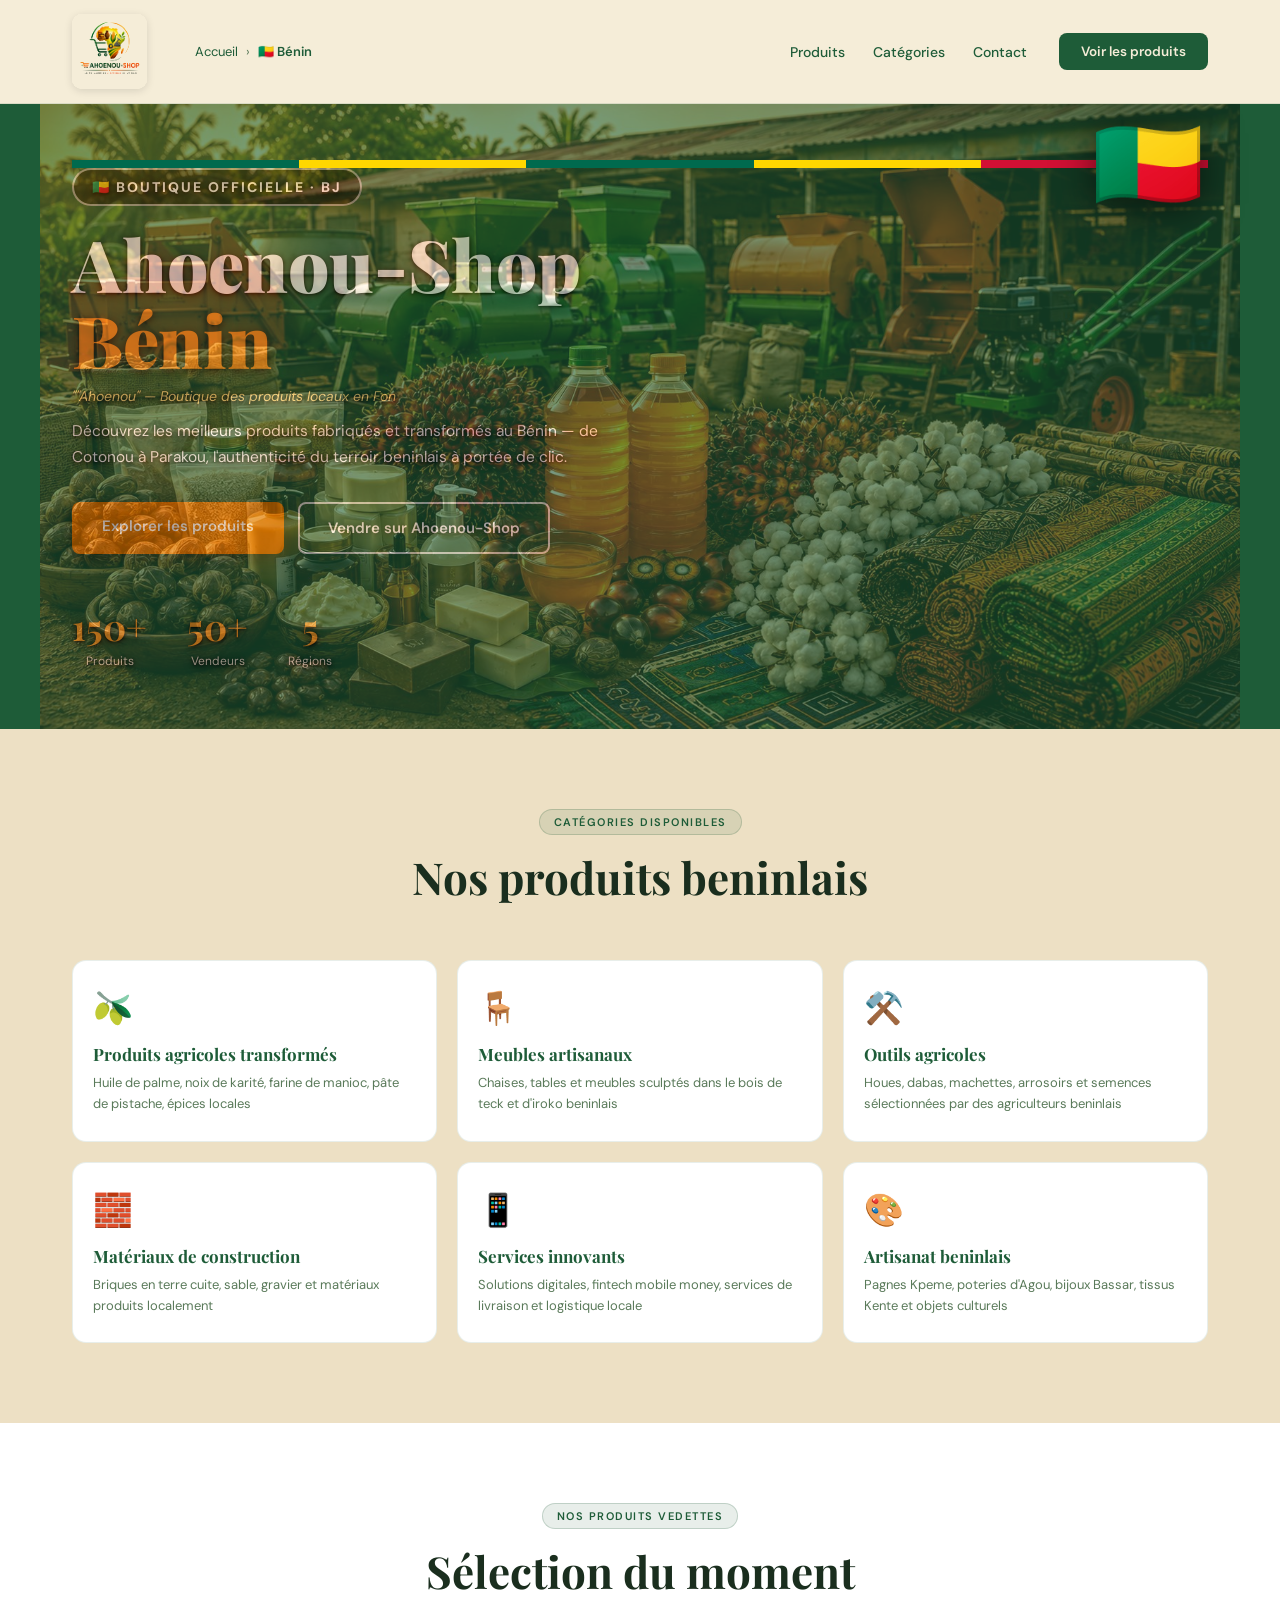
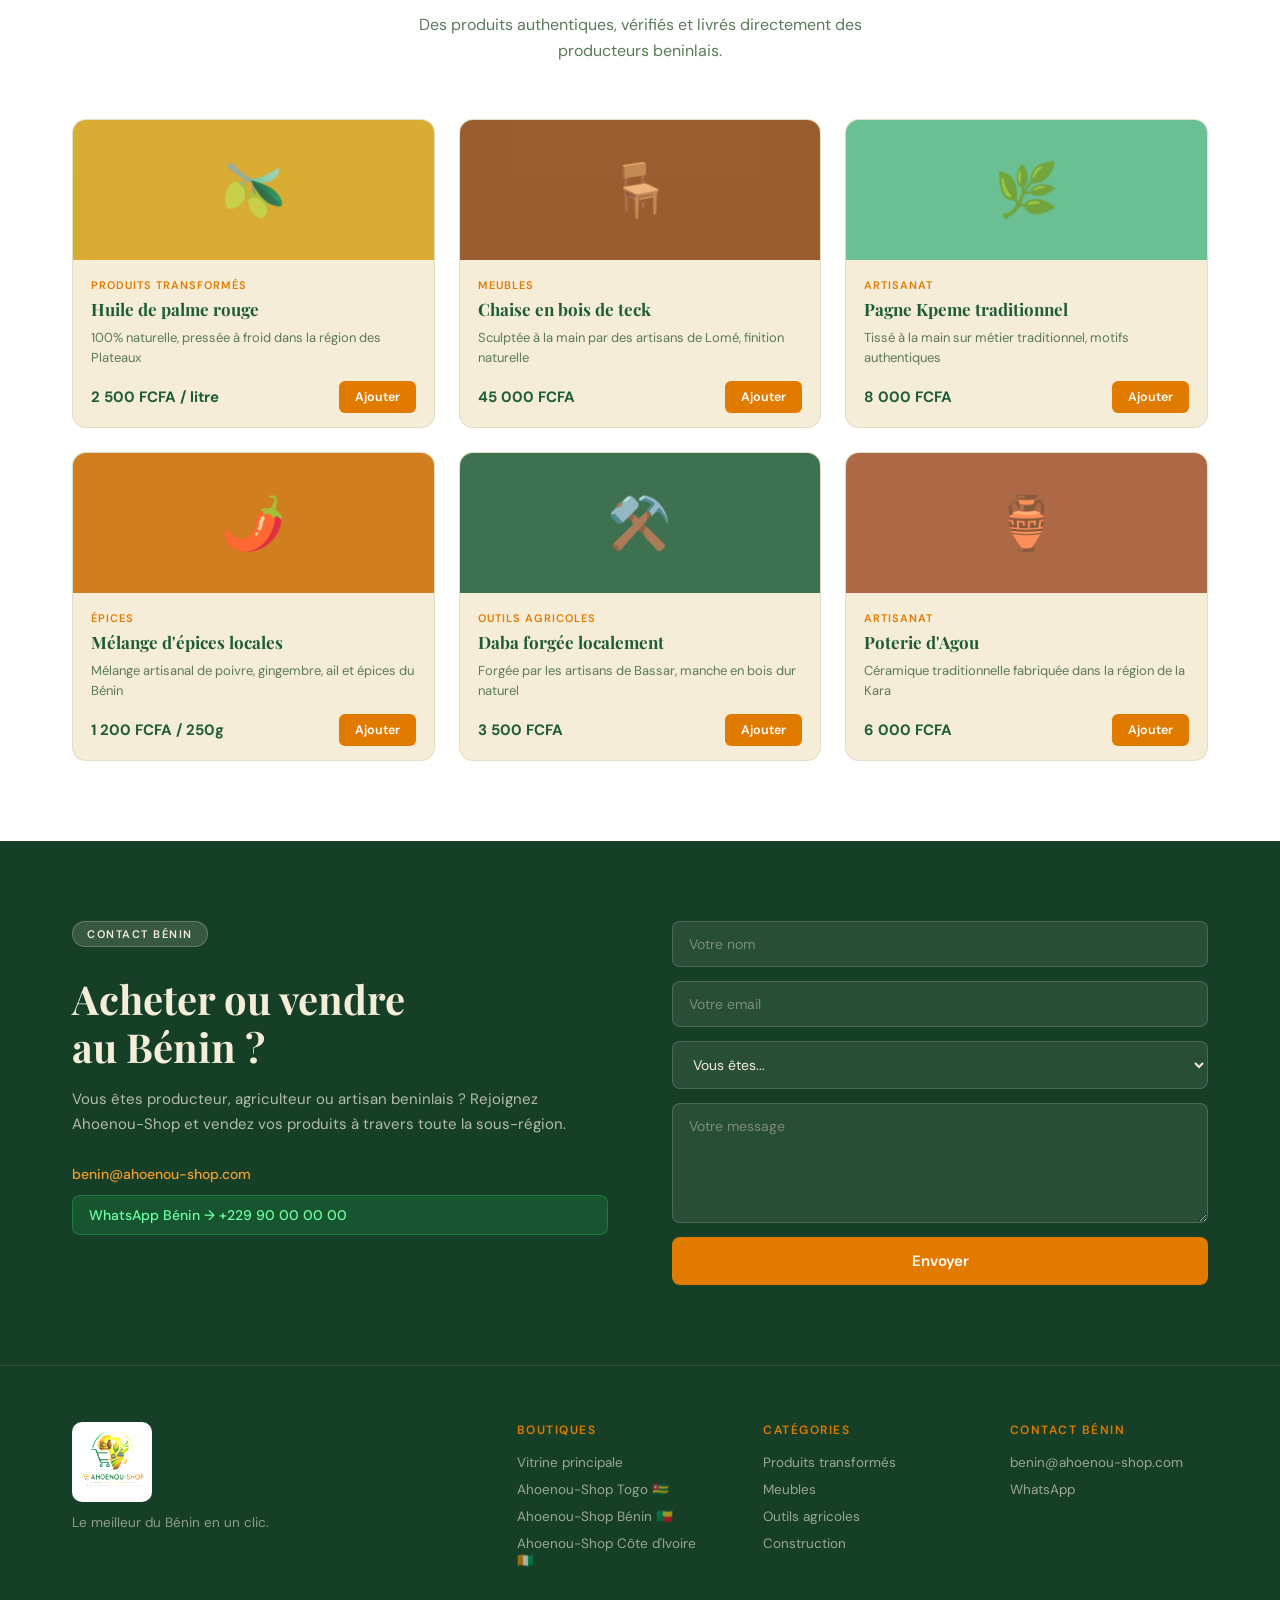
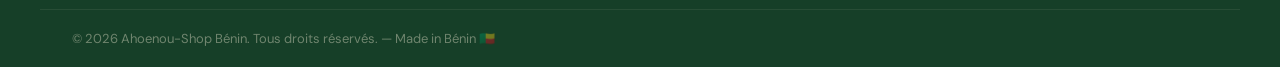
==== commit 4c919cb1: "Fix textes hero + drapeaux + badges pays" ====
--- a/ahoenou-shop/ahoenou-shop/pages/benin.html
+++ b/ahoenou-shop/ahoenou-shop/pages/benin.html
@@ -39,7 +39,7 @@
       <span style="background:#d21034"></span>
     </div>
     <div class="ch-content">
-      <div class="ch-badge">🇧🇯 Boutique Officielle</div>
+      <div class="ch-badge">🇧🇯 Boutique Officielle · BJ</div>
       <h1>Ahoenou-Shop<br/><span>Bénin</span></h1>
       <p class="ch-slogan">""Ahoenou" — Boutique des produits locaux en Fon</p>
       <p class="ch-desc">Découvrez les meilleurs produits fabriqués et transformés au Bénin — de Cotonou à Parakou, l'authenticité du terroir beninlais à portée de clic.</p>
--- a/ahoenou-shop/ahoenou-shop/css/country.css
+++ b/ahoenou-shop/ahoenou-shop/css/country.css
@@ -189,3 +189,67 @@
   font-weight: 700 !important;
   letter-spacing: 1px !important;
 }
+
+/* ===== TEXTES HERO LISIBLES ===== */
+.ch-content h1,
+.ch-content .ch-slogan,
+.ch-content .ch-desc,
+.ch-content .ch-badge,
+.ch-stat .ch-n,
+.ch-stat .ch-l {
+  text-shadow: 0 2px 8px rgba(0,0,0,0.8), 0 1px 3px rgba(0,0,0,0.9) !important;
+  opacity: 1 !important;
+  color: #ffffff !important;
+}
+
+.ch-content h1 span { 
+  color: #f59e2a !important; 
+  text-shadow: 0 2px 8px rgba(0,0,0,0.8) !important;
+}
+
+.ch-content .ch-slogan {
+  color: #fde68a !important;
+}
+
+.ch-stat .ch-n {
+  color: #f59e2a !important;
+  font-size: 36px !important;
+}
+
+.ch-stat .ch-l {
+  color: #f5edd8 !important;
+}
+
+/* ===== ABRÉVIATIONS TG BJ CI ===== */
+.ch-badge {
+  background: rgba(0,0,0,0.5) !important;
+  border: 2px solid rgba(255,255,255,0.6) !important;
+  color: #ffffff !important;
+  font-size: 14px !important;
+  font-weight: 800 !important;
+  letter-spacing: 2px !important;
+  text-shadow: 0 1px 4px rgba(0,0,0,0.8) !important;
+  padding: 8px 18px !important;
+}
+
+/* ===== DRAPEAU GRAND ET VISIBLE ===== */
+.ch-country-flag {
+  font-size: 90px !important;
+  position: absolute !important;
+  top: 16px !important;
+  right: 36px !important;
+  z-index: 10 !important;
+  filter: drop-shadow(0 6px 20px rgba(0,0,0,0.6)) !important;
+  line-height: 1 !important;
+  animation: float 4s ease-in-out infinite !important;
+}
+
+/* ===== BOUTONS HERO VISIBLES ===== */
+.ch-actions .btn-primary {
+  box-shadow: 0 4px 16px rgba(0,0,0,0.4) !important;
+}
+.ch-actions .btn-ghost {
+  border-color: rgba(255,255,255,0.8) !important;
+  color: #ffffff !important;
+  text-shadow: 0 1px 4px rgba(0,0,0,0.6) !important;
+}
